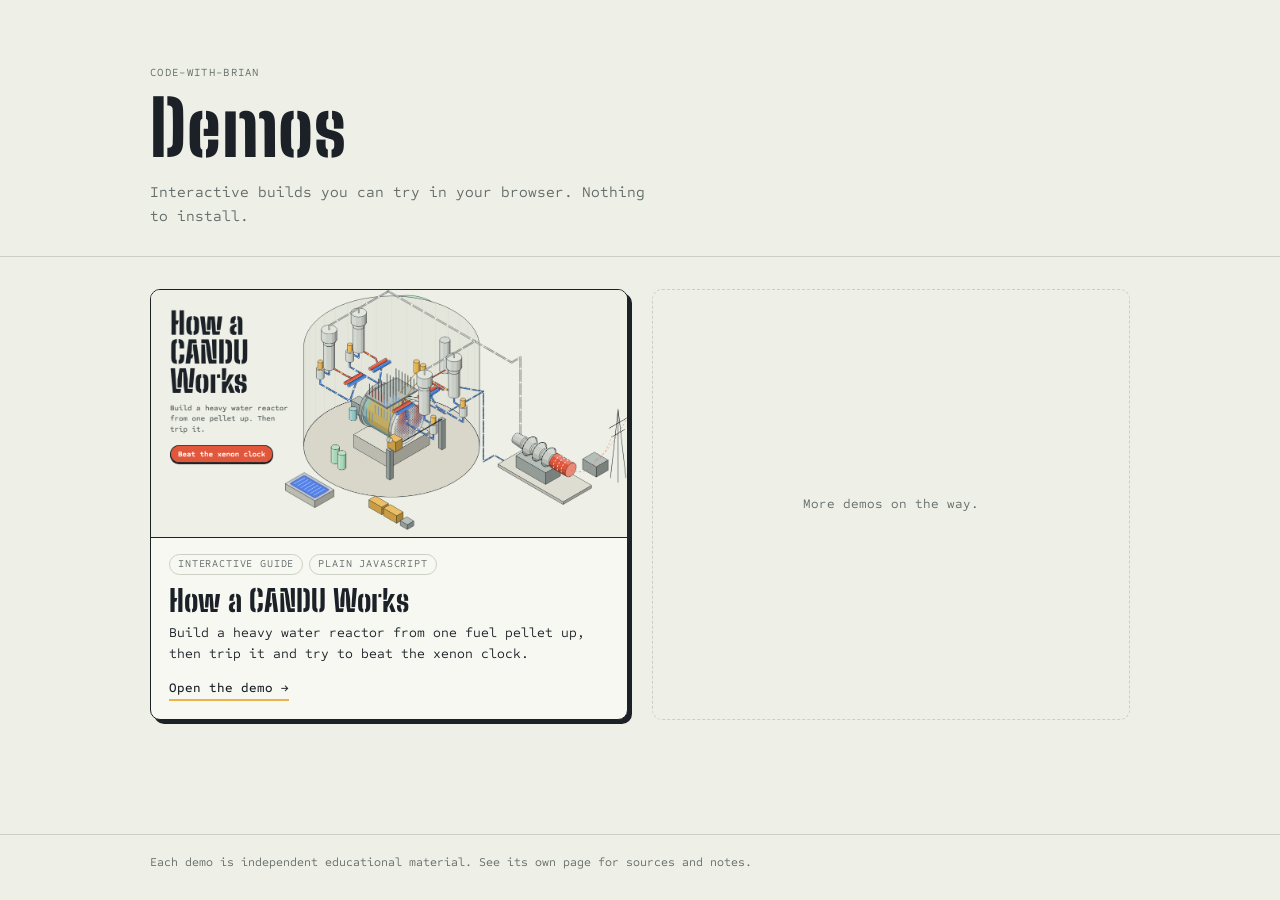
==== index.html @ 8dabe92b "Add demos landing page and How a CANDU Works demo Co-Authored-By: Claude Opus 5.5 <noreply@anthropic" ====
<!doctype html>
<html lang="en">
<head>
<meta charset="utf-8">
<meta name="viewport" content="width=device-width, initial-scale=1">
<title>Demos · code-with-brian</title>
<meta name="description" content="Interactive demos and small builds you can try in your browser.">
<meta property="og:title" content="Demos · code-with-brian">
<meta property="og:description" content="Interactive demos and small builds you can try in your browser.">
<meta property="og:type" content="website">
<meta property="og:url" content="https://code-with-brian.github.io/">
<meta property="og:image" content="https://code-with-brian.github.io/candu/og.png">
<link rel="icon" href="data:image/svg+xml,%3Csvg xmlns='http://www.w3.org/2000/svg' viewBox='0 0 32 32'%3E%3Crect width='32' height='32' rx='6' fill='%231b2127'/%3E%3Cpath d='M9 11l-4 5 4 5M23 11l4 5-4 5' fill='none' stroke='%23e9b44c' stroke-width='3' stroke-linecap='round' stroke-linejoin='round'/%3E%3C/svg%3E">
<link rel="preconnect" href="https://fonts.googleapis.com">
<link rel="preconnect" href="https://fonts.gstatic.com" crossorigin>
<link rel="stylesheet" href="https://fonts.googleapis.com/css2?family=Big+Shoulders+Stencil:wght@800&family=Sometype+Mono:wght@400;500&display=swap">
<style>
  :root {
    --paper: #eef0e7; --paper-2: #e3e6da; --paper-3: #f7f8f2;
    --ink: #1b2127; --muted: #626b69; --rule: #cbd0c2; --amber: #e9b44c; --cher: #2c66f0;
    --stencil: "Big Shoulders Stencil", Impact, "Arial Narrow", sans-serif;
    --mono: "Sometype Mono", ui-monospace, SFMono-Regular, Menlo, monospace;
  }
  * { box-sizing: border-box; }
  html, body { margin: 0; }
  body { background: var(--paper); color: var(--ink); font: 15px/1.6 var(--mono); min-height: 100vh; display: flex; flex-direction: column; }
  a { color: inherit; }
  :focus-visible { outline: 2px solid var(--cher); outline-offset: 3px; }
  .wrap { width: min(980px, 100% - 32px); margin: 0 auto; }
  header { padding: 64px 0 28px; border-bottom: 1px solid var(--rule); }
  .eyebrow { font-size: 11px; letter-spacing: .12em; text-transform: uppercase; color: var(--muted); margin: 0 0 10px; }
  h1 { font: 800 clamp(44px, 9vw, 76px)/.95 var(--stencil); margin: 0; letter-spacing: .01em; }
  .lede { max-width: 56ch; margin: 16px 0 0; color: var(--muted); }
  main { flex: 1; padding: 32px 0 56px; }
  .grid { list-style: none; margin: 0; padding: 0; display: grid; grid-template-columns: repeat(auto-fill, minmax(min(100%, 420px), 1fr)); gap: 24px; }
  .card { display: block; text-decoration: none; background: var(--paper-3); border: 1.5px solid var(--ink); border-radius: 10px; box-shadow: 4px 4px 0 var(--ink); overflow: hidden; transition: transform .12s, box-shadow .12s; }
  .card:hover { transform: translate(-2px, -2px); box-shadow: 6px 6px 0 var(--ink); }
  .card:active { transform: translate(2px, 2px); box-shadow: 2px 2px 0 var(--ink); }
  .card img { display: block; width: 100%; height: auto; aspect-ratio: 1200 / 627; object-fit: cover; border-bottom: 1.5px solid var(--ink); background: var(--paper-2); }
  .body { padding: 16px 18px 18px; }
  .tags { display: flex; flex-wrap: wrap; gap: 6px; margin: 0 0 10px; padding: 0; list-style: none; }
  .tags li { font-size: 10.5px; letter-spacing: .08em; text-transform: uppercase; border: 1px solid var(--rule); border-radius: 99px; padding: 1px 8px; color: var(--muted); }
  h2 { font: 800 30px/1 var(--stencil); margin: 0 0 8px; }
  .card p { margin: 0; font-size: 13.5px; line-height: 1.5; }
  .go { display: inline-block; margin-top: 14px; font-size: 13px; font-weight: 500; border-bottom: 2px solid var(--amber); }
  .soon { border: 1.5px dashed var(--rule); border-radius: 10px; display: grid; place-items: center; min-height: 160px; color: var(--muted); font-size: 13px; text-align: center; padding: 24px; }
  footer { border-top: 1px solid var(--rule); padding: 18px 0 28px; font-size: 12px; color: var(--muted); }
  @media (prefers-reduced-motion: reduce) { .card { transition: none; } }
</style>
</head>
<body>
<header>
  <div class="wrap">
    <p class="eyebrow">code-with-brian</p>
    <h1>Demos</h1>
    <p class="lede">Interactive builds you can try in your browser. Nothing to install.</p>
  </div>
</header>
<main>
  <div class="wrap">
    <ul class="grid">
      <li>
        <a class="card" href="candu/">
          <img src="candu/og.png" width="1200" height="627" alt="Ink-style isometric drawing of a CANDU nuclear unit">
          <div class="body">
            <ul class="tags"><li>Interactive guide</li><li>Plain JavaScript</li></ul>
            <h2>How a CANDU Works</h2>
            <p>Build a heavy water reactor from one fuel pellet up, then trip it and try to beat the xenon clock.</p>
            <span class="go">Open the demo →</span>
          </div>
        </a>
      </li>
      <li class="soon">More demos on the way.</li>
    </ul>
  </div>
</main>
<footer>
  <div class="wrap">Each demo is independent educational material. See its own page for sources and notes.</div>
</footer>
</body>
</html>
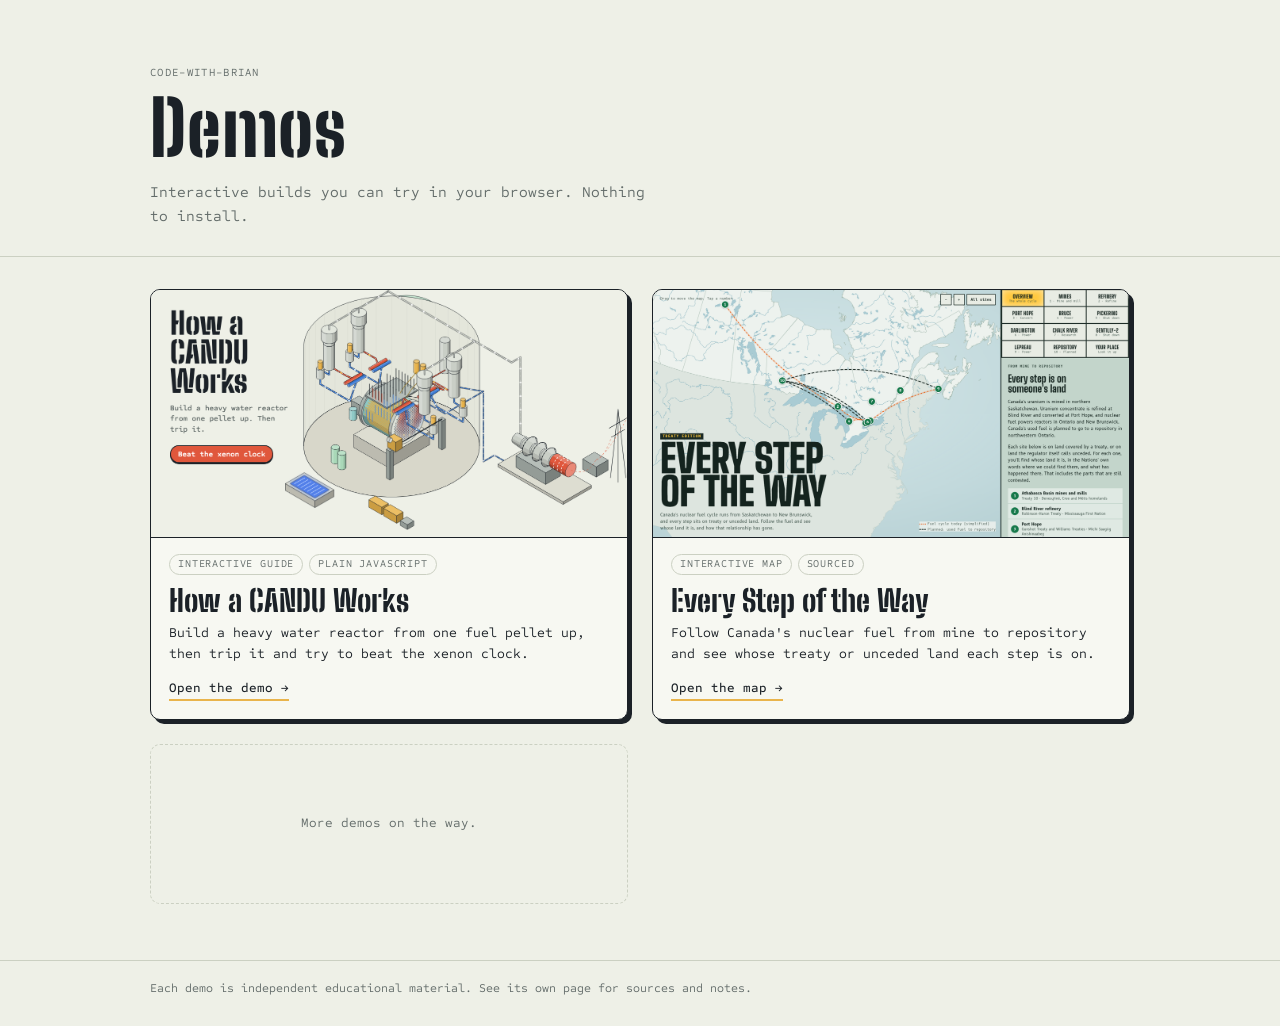
==== commit c69b6fcd: "Add Every Step of the Way treaty map demo Interactive map of Canada's nuclear fuel cycle, from Saska" ====
--- a/index.html
+++ b/index.html
@@ -70,6 +70,17 @@
           </div>
         </a>
       </li>
+      <li>
+        <a class="card" href="every-step/">
+          <img src="every-step/og.png" width="1200" height="627" alt="Map of Canada with ten numbered nuclear sites joined by the path the fuel takes, from Saskatchewan mines to a proposed repository in northwestern Ontario">
+          <div class="body">
+            <ul class="tags"><li>Interactive map</li><li>Sourced</li></ul>
+            <h2>Every Step of the Way</h2>
+            <p>Follow Canada's nuclear fuel from mine to repository and see whose treaty or unceded land each step is on.</p>
+            <span class="go">Open the map →</span>
+          </div>
+        </a>
+      </li>
       <li class="soon">More demos on the way.</li>
     </ul>
   </div>
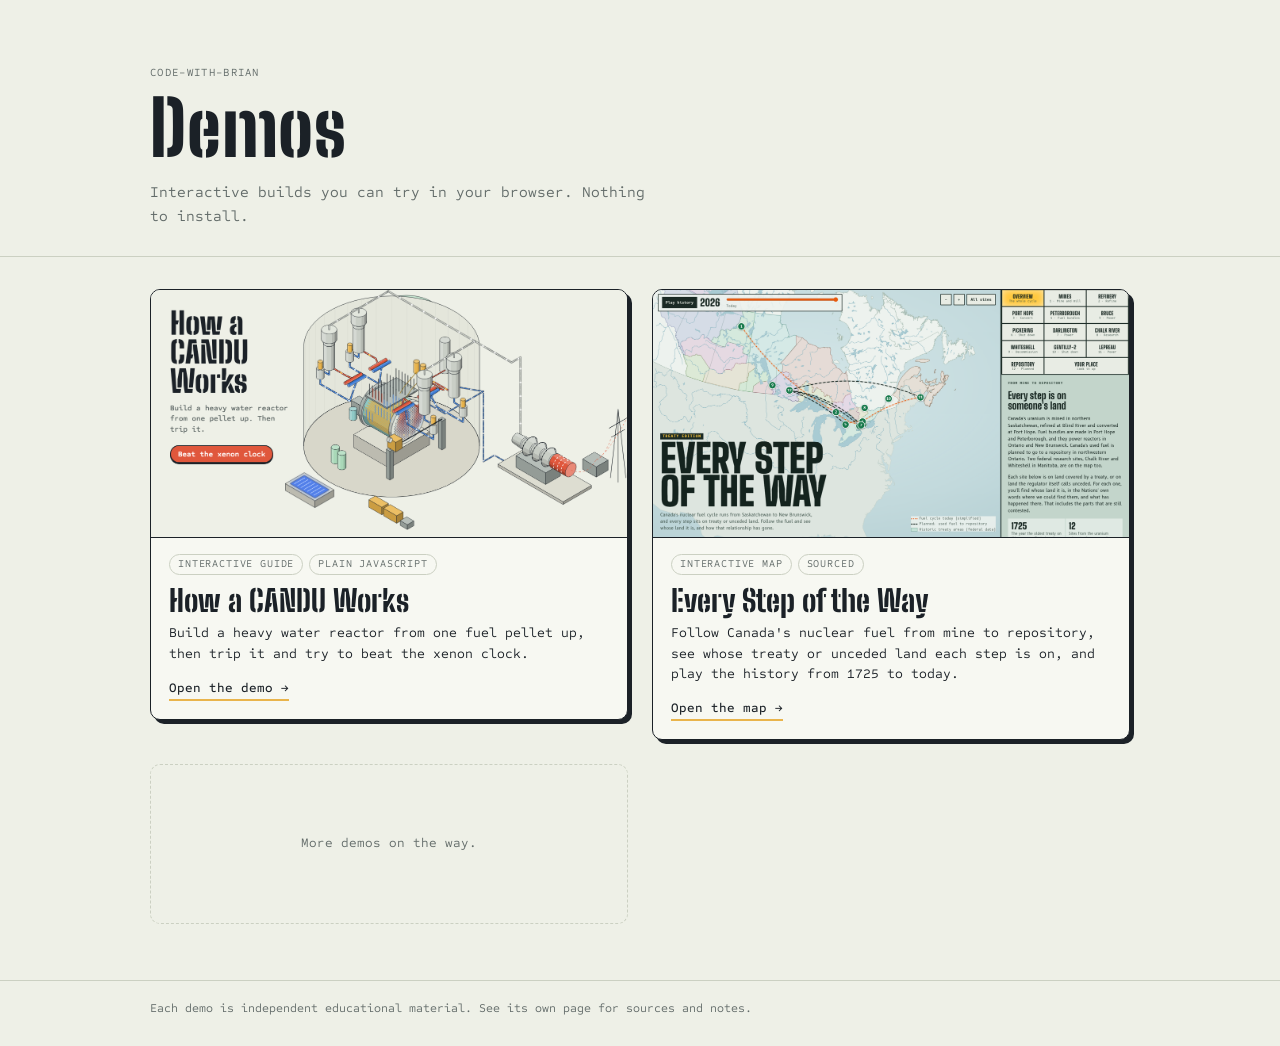
==== commit 02b3552e: "Every Step: timeline, federal treaty areas, numbers, Peterborough and Whiteshell Co-Authored-By: Cla" ====
--- a/index.html
+++ b/index.html
@@ -72,11 +72,11 @@
       </li>
       <li>
         <a class="card" href="every-step/">
-          <img src="every-step/og.png" width="1200" height="627" alt="Map of Canada with ten numbered nuclear sites joined by the path the fuel takes, from Saskatchewan mines to a proposed repository in northwestern Ontario">
+          <img src="every-step/og.png" width="1200" height="627" alt="Map of Canada with twelve numbered nuclear sites over the federal historic treaty areas, joined by the path the fuel takes from Saskatchewan mines to a proposed repository in northwestern Ontario">
           <div class="body">
             <ul class="tags"><li>Interactive map</li><li>Sourced</li></ul>
             <h2>Every Step of the Way</h2>
-            <p>Follow Canada's nuclear fuel from mine to repository and see whose treaty or unceded land each step is on.</p>
+            <p>Follow Canada's nuclear fuel from mine to repository, see whose treaty or unceded land each step is on, and play the history from 1725 to today.</p>
             <span class="go">Open the map →</span>
           </div>
         </a>
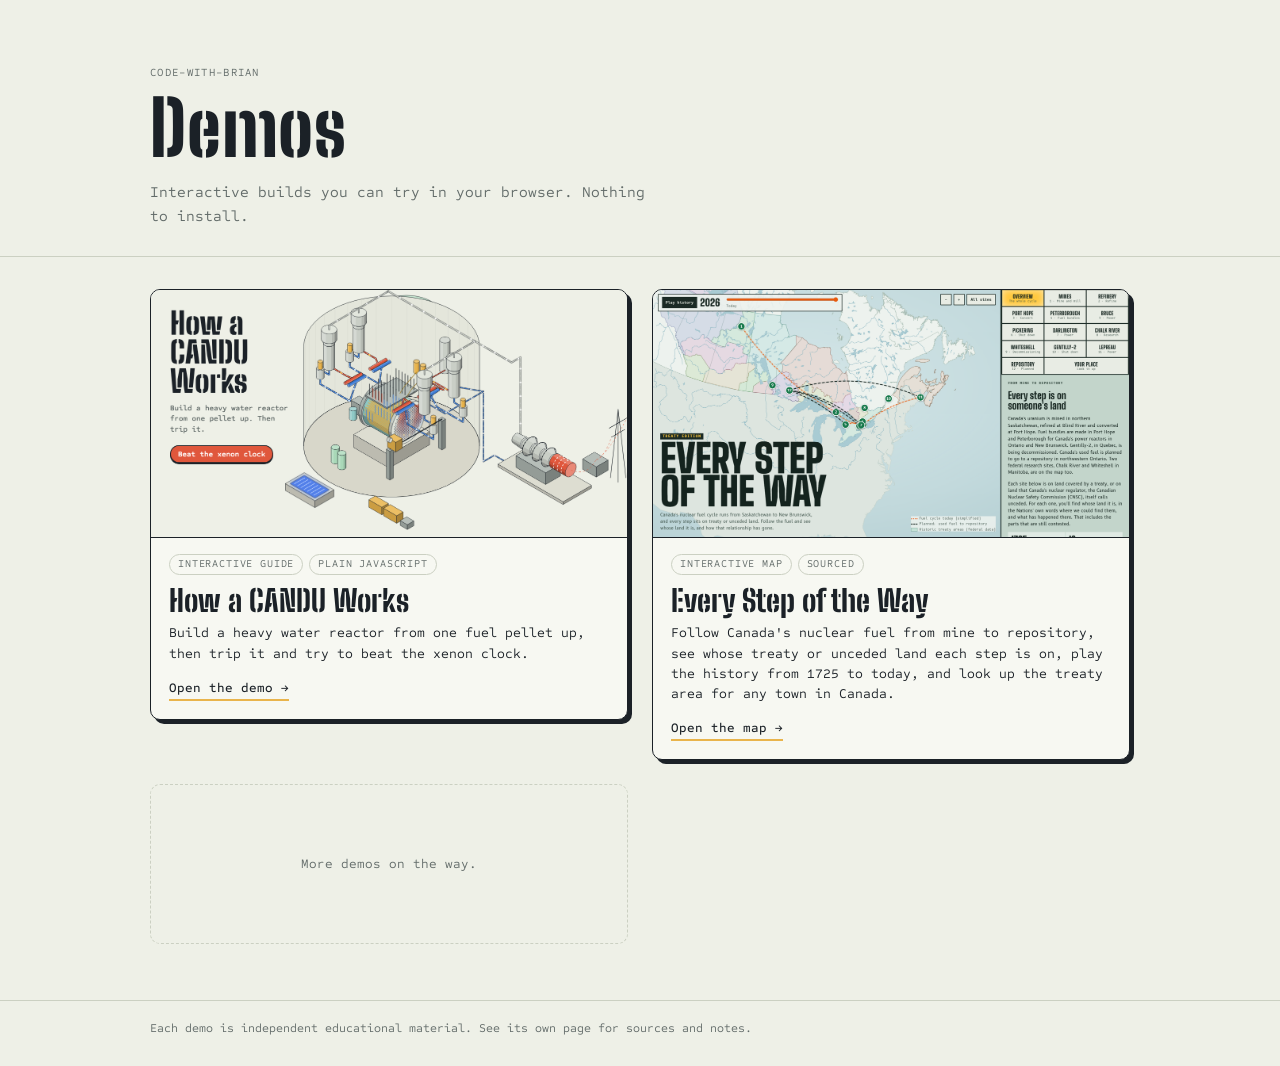
==== commit 12aec23a: "Every Step: find-your-place lookup for any town in Canada Search or tap the map to see the federal h" ====
--- a/index.html
+++ b/index.html
@@ -76,7 +76,7 @@
           <div class="body">
             <ul class="tags"><li>Interactive map</li><li>Sourced</li></ul>
             <h2>Every Step of the Way</h2>
-            <p>Follow Canada's nuclear fuel from mine to repository, see whose treaty or unceded land each step is on, and play the history from 1725 to today.</p>
+            <p>Follow Canada's nuclear fuel from mine to repository, see whose treaty or unceded land each step is on, play the history from 1725 to today, and look up the treaty area for any town in Canada.</p>
             <span class="go">Open the map →</span>
           </div>
         </a>
